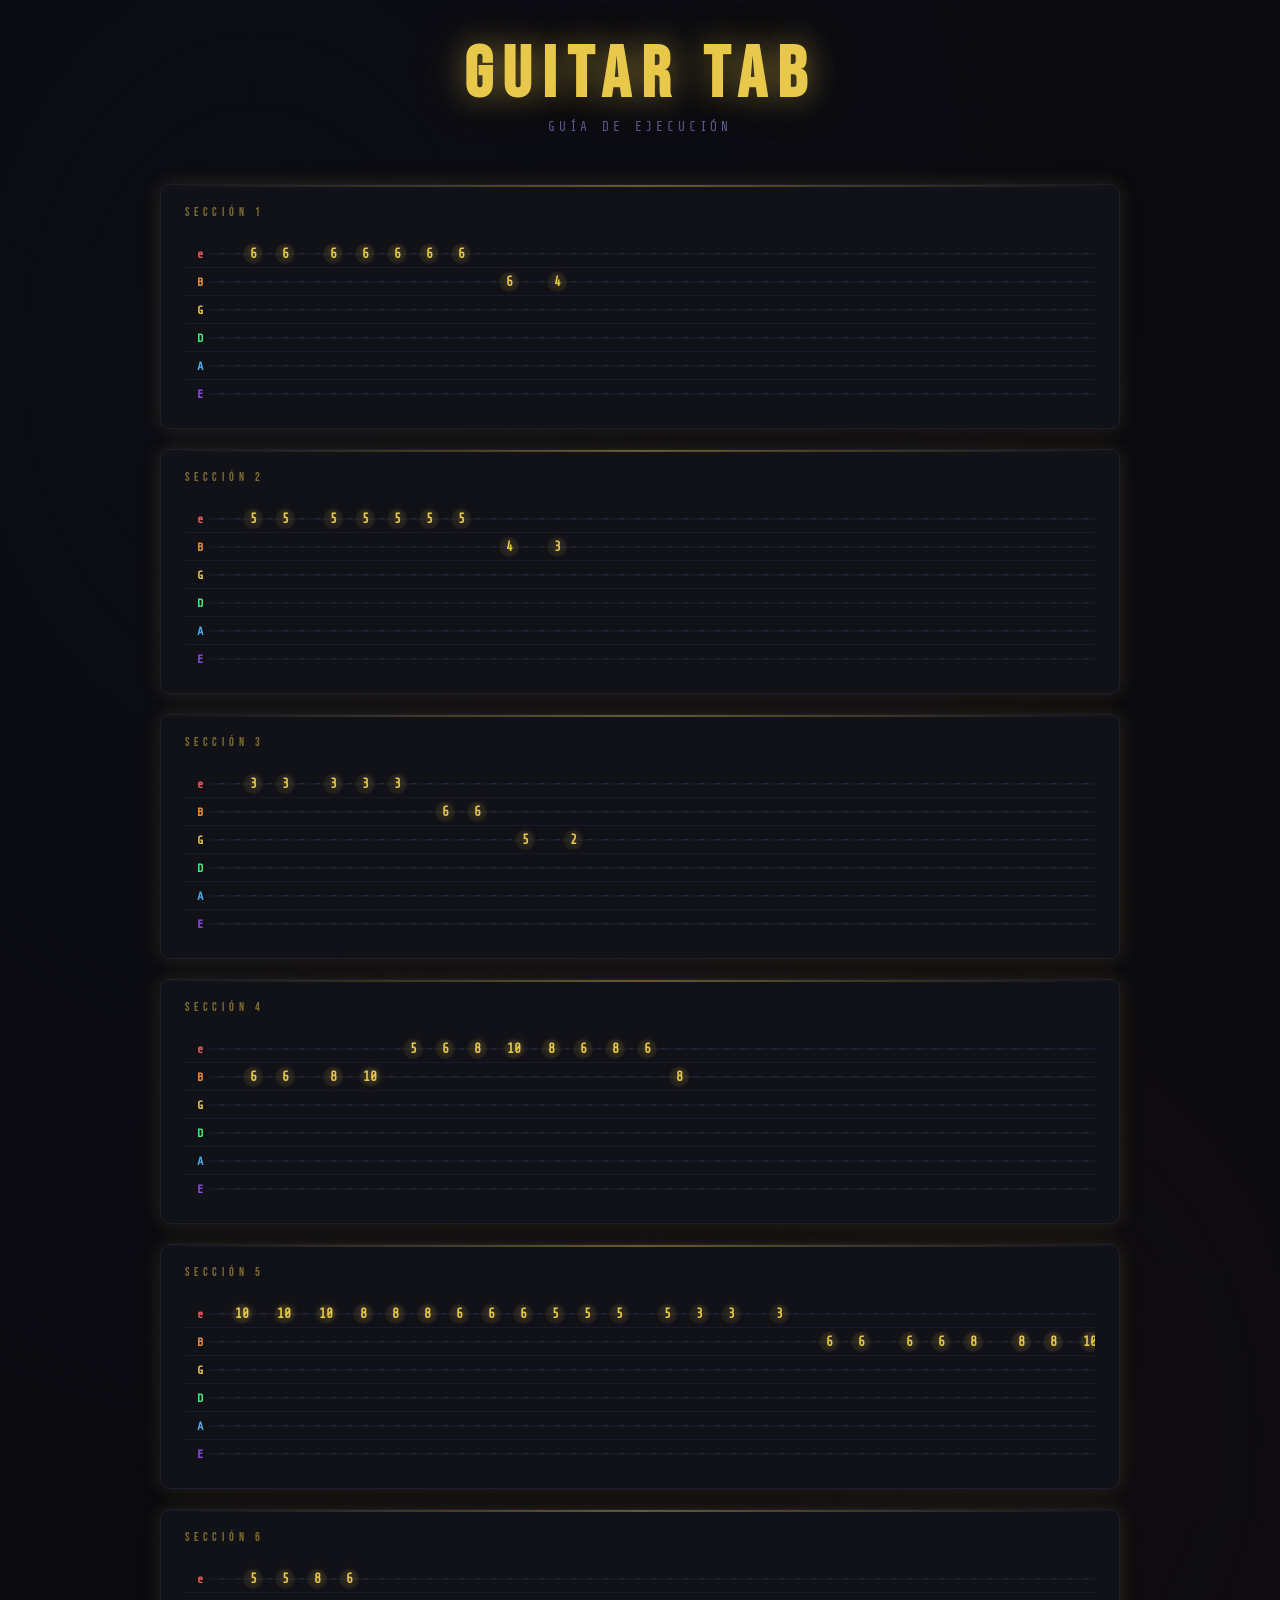
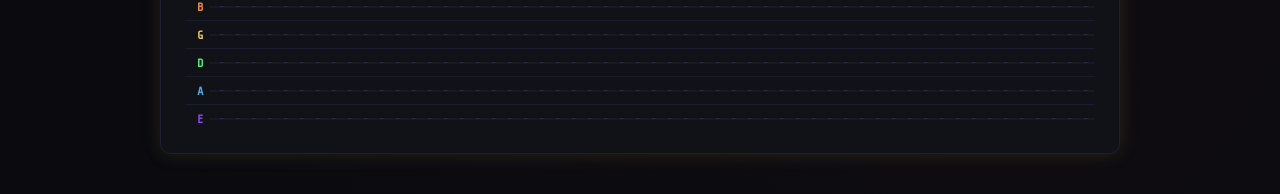
==== index.html @ 19f4443d "tablatura mi fortaleza" ====
<!DOCTYPE html>
<html lang="es">
<head>
<meta charset="UTF-8">
<meta name="viewport" content="width=device-width, initial-scale=1.0">
<title>Tablatura Guitarra</title>
<link href="https://fonts.googleapis.com/css2?family=Share+Tech+Mono&family=Bebas+Neue&display=swap" rel="stylesheet">
<style>
  :root {
    --bg: #0a0a0f;
    --panel: #111118;
    --border: #1e1e2e;
    --string: #2a2a3e;
    --string-line: #3a3a5e;
    --fret-num: #e8c84a;
    --fret-highlight: #e8c84a;
    --label: #5a5a8a;
    --label-e: #e85a5a;
    --label-b: #e88a3a;
    --label-g: #e8c84a;
    --label-d: #4ae87a;
    --label-a: #4aaae8;
    --label-E: #8a4ae8;
    --glow: 0 0 8px #e8c84a88;
    --section-glow: 0 0 20px #e8c84a22;
  }

  * { box-sizing: border-box; margin: 0; padding: 0; }

  body {
    background: var(--bg);
    color: #ccc;
    font-family: 'Share Tech Mono', monospace;
    min-height: 100vh;
    padding: 40px 20px;
    background-image:
      radial-gradient(ellipse at 20% 20%, #1a1a3a22 0%, transparent 60%),
      radial-gradient(ellipse at 80% 80%, #2a1a1a22 0%, transparent 60%);
  }

  header {
    text-align: center;
    margin-bottom: 50px;
  }

  header h1 {
    font-family: 'Bebas Neue', sans-serif;
    font-size: clamp(2.5rem, 6vw, 4.5rem);
    letter-spacing: 0.15em;
    color: var(--fret-num);
    text-shadow: 0 0 30px #e8c84a66, 0 0 60px #e8c84a33;
    line-height: 1;
  }

  header p {
    color: var(--label);
    font-size: 0.8rem;
    letter-spacing: 0.3em;
    margin-top: 8px;
  }

  .sections-grid {
    display: flex;
    flex-direction: column;
    gap: 20px; /* más compacto entre secciones */
    max-width: 960px;
    margin: 0 auto;
  }

  .section {
    background: var(--panel);
    border: 1px solid var(--border);
    border-radius: 10px;
    padding: 20px 24px; /* ligeramente más pequeño */
    box-shadow: var(--section-glow);
    position: relative;
    overflow: hidden;
    transition: box-shadow 0.3s ease;
  }

  .section::before {
    content: '';
    position: absolute;
    top: 0; left: 0; right: 0;
    height: 2px;
    background: linear-gradient(90deg, transparent, var(--fret-num), transparent);
    opacity: 0.4;
  }

  .section:hover {
    box-shadow: 0 0 30px #e8c84a33;
  }

  .section-label {
    font-family: 'Bebas Neue', sans-serif;
    font-size: 0.75rem;
    letter-spacing: 0.4em;
    color: var(--fret-num);
    opacity: 0.5;
    margin-bottom: 20px;
  }

  .tab-block {
    display: flex;
    flex-direction: column;
    gap: 0;
    width: 100%;
    overflow-x: auto; /* permite scroll en móviles si el contenido es ancho */
  }

  .string-row {
    display: flex;
    align-items: center;
    height: 28px;
    position: relative;
  }

  .string-row:not(:last-child) {
    border-bottom: 1px solid #1a1a2a;
  }

  .string-name {
    width: 24px;
    font-size: 0.75rem;
    font-weight: bold;
    text-align: right;
    padding-right: 6px;
    flex-shrink: 0;
    letter-spacing: 0;
  }

  .string-name.e-high  { color: var(--label-e); }
  .string-name.B       { color: var(--label-b); }
  .string-name.G       { color: var(--label-g); }
  .string-name.D       { color: var(--label-d); }
  .string-name.A       { color: var(--label-a); }
  .string-name.E-low   { color: var(--label-E); }

  .string-line-wrap {
    flex: 1;
    position: relative;
    height: 100%;
    display: flex;
    align-items: center;
  }

  .string-line-bg {
    position: absolute;
    top: 50%;
    left: 0; right: 0;
    height: 1px;
    background: var(--string-line);
    transform: translateY(-50%);
    opacity: 0.4;
  }

  .tab-content {
    position: relative;
    z-index: 1;
    display: flex;
    align-items: center;
    gap: 0;
    padding: 0 4px;
    white-space: nowrap;
  }

  .tab-char {
    display: inline-block;
    width: 16px;
    text-align: center;
    font-size: 0.82rem;
    line-height: 28px;
    color: #44445a;
  }

  .tab-char.dash { color: #2a2a42; }

  .tab-char.note {
    color: var(--fret-num);
    font-weight: bold;
    text-shadow: var(--glow);
    position: relative;
  }

  .tab-char.note::after {
    content: '';
    position: absolute;
    top: 50%; left: 50%;
    transform: translate(-50%, -50%);
    width: 20px; height: 20px;
    border-radius: 50%;
    background: #e8c84a11;
  }

  .sep {
    height: 1px;
    background: linear-gradient(90deg, transparent, var(--border), transparent);
    margin: 8px 0;
  }

  /* Part divider between two tab halves in same section */
  .inner-gap { height: 16px; }

  @media (max-width: 600px) {
    body { padding: 20px 10px; }
    header h1 { font-size: clamp(2rem, 8vw, 3rem); }
    .sections-grid { gap: 15px; }
    .section { padding: 12px 8px; }
    .section-label { font-size: 0.65rem; margin-bottom: 12px; }
    .string-row { height: 24px; }
    .tab-char { width: 10px; font-size: 0.65rem; }
    .string-name { width: 14px; font-size: 0.6rem; padding-right: 4px; }
  }
</style>
</head>
<body>

<header>
  <h1>GUITAR TAB</h1>
  <p>GUÍA DE EJECUCIÓN</p>
</header>

<div class="sections-grid">

  <!-- SECTION 1 -->
  <div class="section">
    <div class="section-label">SECCIÓN 1</div>
    <div class="tab-block" id="sec1"></div>
  </div>

  <!-- SECTION 2 -->
  <div class="section">
    <div class="section-label">SECCIÓN 2</div>
    <div class="tab-block" id="sec2"></div>
  </div>

  <!-- SECTION 3 -->
  <div class="section">
    <div class="section-label">SECCIÓN 3</div>
    <div class="tab-block" id="sec3"></div>
  </div>

  <!-- SECTION 4 -->
  <div class="section">
    <div class="section-label">SECCIÓN 4</div>
    <div class="tab-block" id="sec4"></div>
  </div>
  
  <!-- SECTION 5 -->
  <div class="section">
    <div class="section-label">SECCIÓN 5</div>
    <div class="tab-block" id="sec5"></div>
  </div>

</div>

<script>
const sections = {
  sec1: [
    { name: 'e', cls: 'e-high', content: '--6-6--6-6-6-6-6-------------------------------------------' },
    { name: 'B', cls: 'B',      content: '------------------6--4-------------------------------------' },
    { name: 'G', cls: 'G',      content: '-----------------------------------------------------------' },
    { name: 'D', cls: 'D',      content: '-----------------------------------------------------------' },
    { name: 'A', cls: 'A',      content: '-----------------------------------------------------------' },
    { name: 'E', cls: 'E-low',  content: '-----------------------------------------------------------' },
  ],
  sec2: [
    { name: 'e', cls: 'e-high', content: '--5-5--5-5-5-5-5-------------------------------------------' },
    { name: 'B', cls: 'B',      content: '------------------4--3-------------------------------------' },
    { name: 'G', cls: 'G',      content: '-----------------------------------------------------------' },
    { name: 'D', cls: 'D',      content: '-----------------------------------------------------------' },
    { name: 'A', cls: 'A',      content: '-----------------------------------------------------------' },
    { name: 'E', cls: 'E-low',  content: '-----------------------------------------------------------' },
  ],
  sec3: [
    { name: 'e', cls: 'e-high', content: '--3-3--3-3-3-----------------------------------------------' },
    { name: 'B', cls: 'B',      content: '--------------6-6------------------------------------------' },
    { name: 'G', cls: 'G',      content: '-------------------5--2------------------------------------' },
    { name: 'D', cls: 'D',      content: '-----------------------------------------------------------' },
    { name: 'A', cls: 'A',      content: '-----------------------------------------------------------' },
    { name: 'E', cls: 'E-low',  content: '-----------------------------------------------------------' },
  ],
  sec4: [
    { name: 'e', cls: 'e-high', content: '------------5-6-8-10-8-6-8-6-------------------------------' },
    { name: 'B', cls: 'B',      content: '--6-6--8-10------------------8-----------------------------' },
    { name: 'G', cls: 'G',      content: '-----------------------------------------------------------' },
    { name: 'D', cls: 'D',      content: '-----------------------------------------------------------' },
    { name: 'A', cls: 'A',      content: '-----------------------------------------------------------' },
    { name: 'E', cls: 'E-low',  content: '-----------------------------------------------------------' },
  ],
  sec5: [
    { name: 'e', cls: 'e-high', content: '-10-10-10-8-8-8-6-6-6-5-5-5--5-3-3--3---------------------' },
    { name: 'B', cls: 'B',      content: '--------------------------------------6-6--6-6-8--8-8-10--' },
    { name: 'G', cls: 'G',      content: '-----------------------------------------------------------' },
    { name: 'D', cls: 'D',      content: '-----------------------------------------------------------' },
    { name: 'A', cls: 'A',      content: '-----------------------------------------------------------' },
    { name: 'E', cls: 'E-low',  content: '-----------------------------------------------------------' },
  ],
};

// There's also a closing riff - adding as section 5
const section5Data = [
  { name: 'e', cls: 'e-high', content: '--5-5-8-6--------------------------------------------------' },
  { name: 'B', cls: 'B',      content: '-----------------------------------------------------------' },
  { name: 'G', cls: 'G',      content: '-----------------------------------------------------------' },
  { name: 'D', cls: 'D',      content: '-----------------------------------------------------------' },
  { name: 'A', cls: 'A',      content: '-----------------------------------------------------------' },
  { name: 'E', cls: 'E-low',  content: '-----------------------------------------------------------' },
];

// Create section 5 element
const grid = document.querySelector('.sections-grid');
const sec5div = document.createElement('div');
sec5div.className = 'section';
sec5div.innerHTML = '<div class="section-label">SECCIÓN 6</div><div class="tab-block" id="sec6"></div>';
grid.appendChild(sec5div);

function renderTab(containerId, strings) {
  const el = document.getElementById(containerId);
  if (!el) return;

  strings.forEach(str => {
    const row = document.createElement('div');
    row.className = 'string-row';

    const nameEl = document.createElement('div');
    nameEl.className = `string-name ${str.cls}`;
    nameEl.textContent = str.name;
    row.appendChild(nameEl);

    const wrap = document.createElement('div');
    wrap.className = 'string-line-wrap';

    const lineBg = document.createElement('div');
    lineBg.className = 'string-line-bg';
    wrap.appendChild(lineBg);

    const content = document.createElement('div');
    content.className = 'tab-content';

    // Tokenize: numbers can be multi-digit
    const tokens = [];
    let i = 0;
    const s = str.content;
    while (i < s.length) {
      if (s[i] >= '0' && s[i] <= '9') {
        let num = '';
        while (i < s.length && s[i] >= '0' && s[i] <= '9') {
          num += s[i++];
        }
        tokens.push({ type: 'note', val: num });
      } else {
        tokens.push({ type: 'dash', val: s[i] });
        i++;
      }
    }

    tokens.forEach(tok => {
      const span = document.createElement('span');
      if (tok.type === 'note') {
        span.className = 'tab-char note';
        // wider for 2-digit
        if (tok.val.length > 1) span.style.width = (tok.val.length * 10 + 6) + 'px';
      } else {
        span.className = 'tab-char dash';
      }
      span.textContent = tok.val;
      content.appendChild(span);
    });

    wrap.appendChild(content);
    row.appendChild(wrap);
    el.appendChild(row);
  });
}

// Render all sections
Object.entries(sections).forEach(([id, data]) => renderTab(id, data));
renderTab('sec6', section5Data);
</script>
</body>
</html>
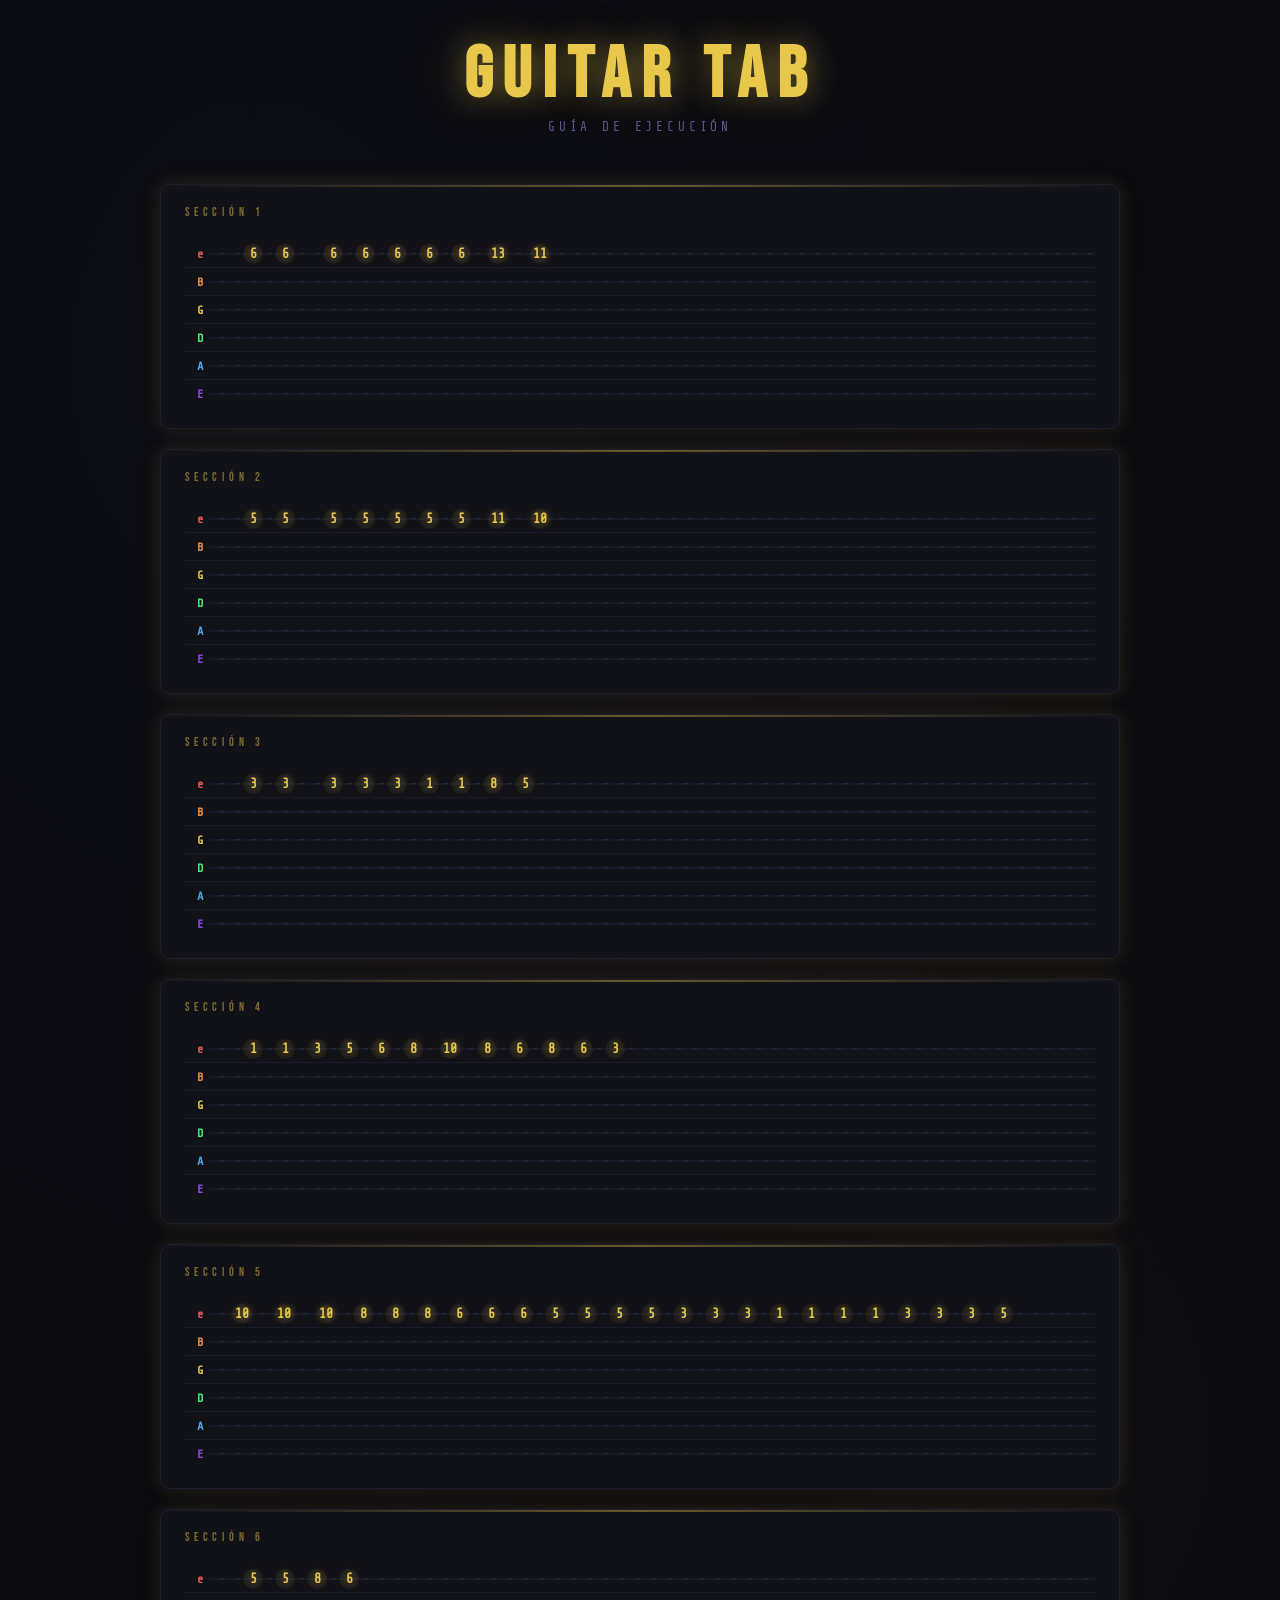
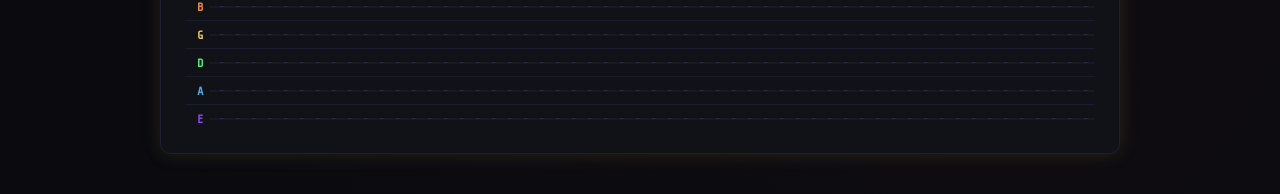
==== commit 08a2c06d: "Notas arregladas" ====
--- a/index.html
+++ b/index.html
@@ -257,40 +257,40 @@
 <script>
 const sections = {
   sec1: [
-    { name: 'e', cls: 'e-high', content: '--6-6--6-6-6-6-6-------------------------------------------' },
-    { name: 'B', cls: 'B',      content: '------------------6--4-------------------------------------' },
+    { name: 'e', cls: 'e-high', content: '--6-6--6-6-6-6-6-13-11-------------------------------------' },
+    { name: 'B', cls: 'B',      content: '-----------------------------------------------------------' },
     { name: 'G', cls: 'G',      content: '-----------------------------------------------------------' },
     { name: 'D', cls: 'D',      content: '-----------------------------------------------------------' },
     { name: 'A', cls: 'A',      content: '-----------------------------------------------------------' },
     { name: 'E', cls: 'E-low',  content: '-----------------------------------------------------------' },
   ],
   sec2: [
-    { name: 'e', cls: 'e-high', content: '--5-5--5-5-5-5-5-------------------------------------------' },
-    { name: 'B', cls: 'B',      content: '------------------4--3-------------------------------------' },
+    { name: 'e', cls: 'e-high', content: '--5-5--5-5-5-5-5-11-10-------------------------------------' },
+    { name: 'B', cls: 'B',      content: '-----------------------------------------------------------' },
     { name: 'G', cls: 'G',      content: '-----------------------------------------------------------' },
     { name: 'D', cls: 'D',      content: '-----------------------------------------------------------' },
     { name: 'A', cls: 'A',      content: '-----------------------------------------------------------' },
     { name: 'E', cls: 'E-low',  content: '-----------------------------------------------------------' },
   ],
   sec3: [
-    { name: 'e', cls: 'e-high', content: '--3-3--3-3-3-----------------------------------------------' },
-    { name: 'B', cls: 'B',      content: '--------------6-6------------------------------------------' },
-    { name: 'G', cls: 'G',      content: '-------------------5--2------------------------------------' },
+    { name: 'e', cls: 'e-high', content: '--3-3--3-3-3-1-1-8-5---------------------------------------' },
+    { name: 'B', cls: 'B',      content: '-----------------------------------------------------------' },
+    { name: 'G', cls: 'G',      content: '-----------------------------------------------------------' },
     { name: 'D', cls: 'D',      content: '-----------------------------------------------------------' },
     { name: 'A', cls: 'A',      content: '-----------------------------------------------------------' },
     { name: 'E', cls: 'E-low',  content: '-----------------------------------------------------------' },
   ],
   sec4: [
-    { name: 'e', cls: 'e-high', content: '------------5-6-8-10-8-6-8-6-------------------------------' },
-    { name: 'B', cls: 'B',      content: '--6-6--8-10------------------8-----------------------------' },
+    { name: 'e', cls: 'e-high', content: '--1-1-3-5-6-8-10-8-6-8-6-3---------------------------------' },
+    { name: 'B', cls: 'B',      content: '-----------------------------------------------------------' },
     { name: 'G', cls: 'G',      content: '-----------------------------------------------------------' },
     { name: 'D', cls: 'D',      content: '-----------------------------------------------------------' },
     { name: 'A', cls: 'A',      content: '-----------------------------------------------------------' },
     { name: 'E', cls: 'E-low',  content: '-----------------------------------------------------------' },
   ],
   sec5: [
-    { name: 'e', cls: 'e-high', content: '-10-10-10-8-8-8-6-6-6-5-5-5--5-3-3--3---------------------' },
-    { name: 'B', cls: 'B',      content: '--------------------------------------6-6--6-6-8--8-8-10--' },
+    { name: 'e', cls: 'e-high', content: '-10-10-10-8-8-8-6-6-6-5-5-5-5-3-3-3-1-1-1-1-3-3-3-5-----' },
+    { name: 'B', cls: 'B',      content: '-----------------------------------------------------------' },
     { name: 'G', cls: 'G',      content: '-----------------------------------------------------------' },
     { name: 'D', cls: 'D',      content: '-----------------------------------------------------------' },
     { name: 'A', cls: 'A',      content: '-----------------------------------------------------------' },
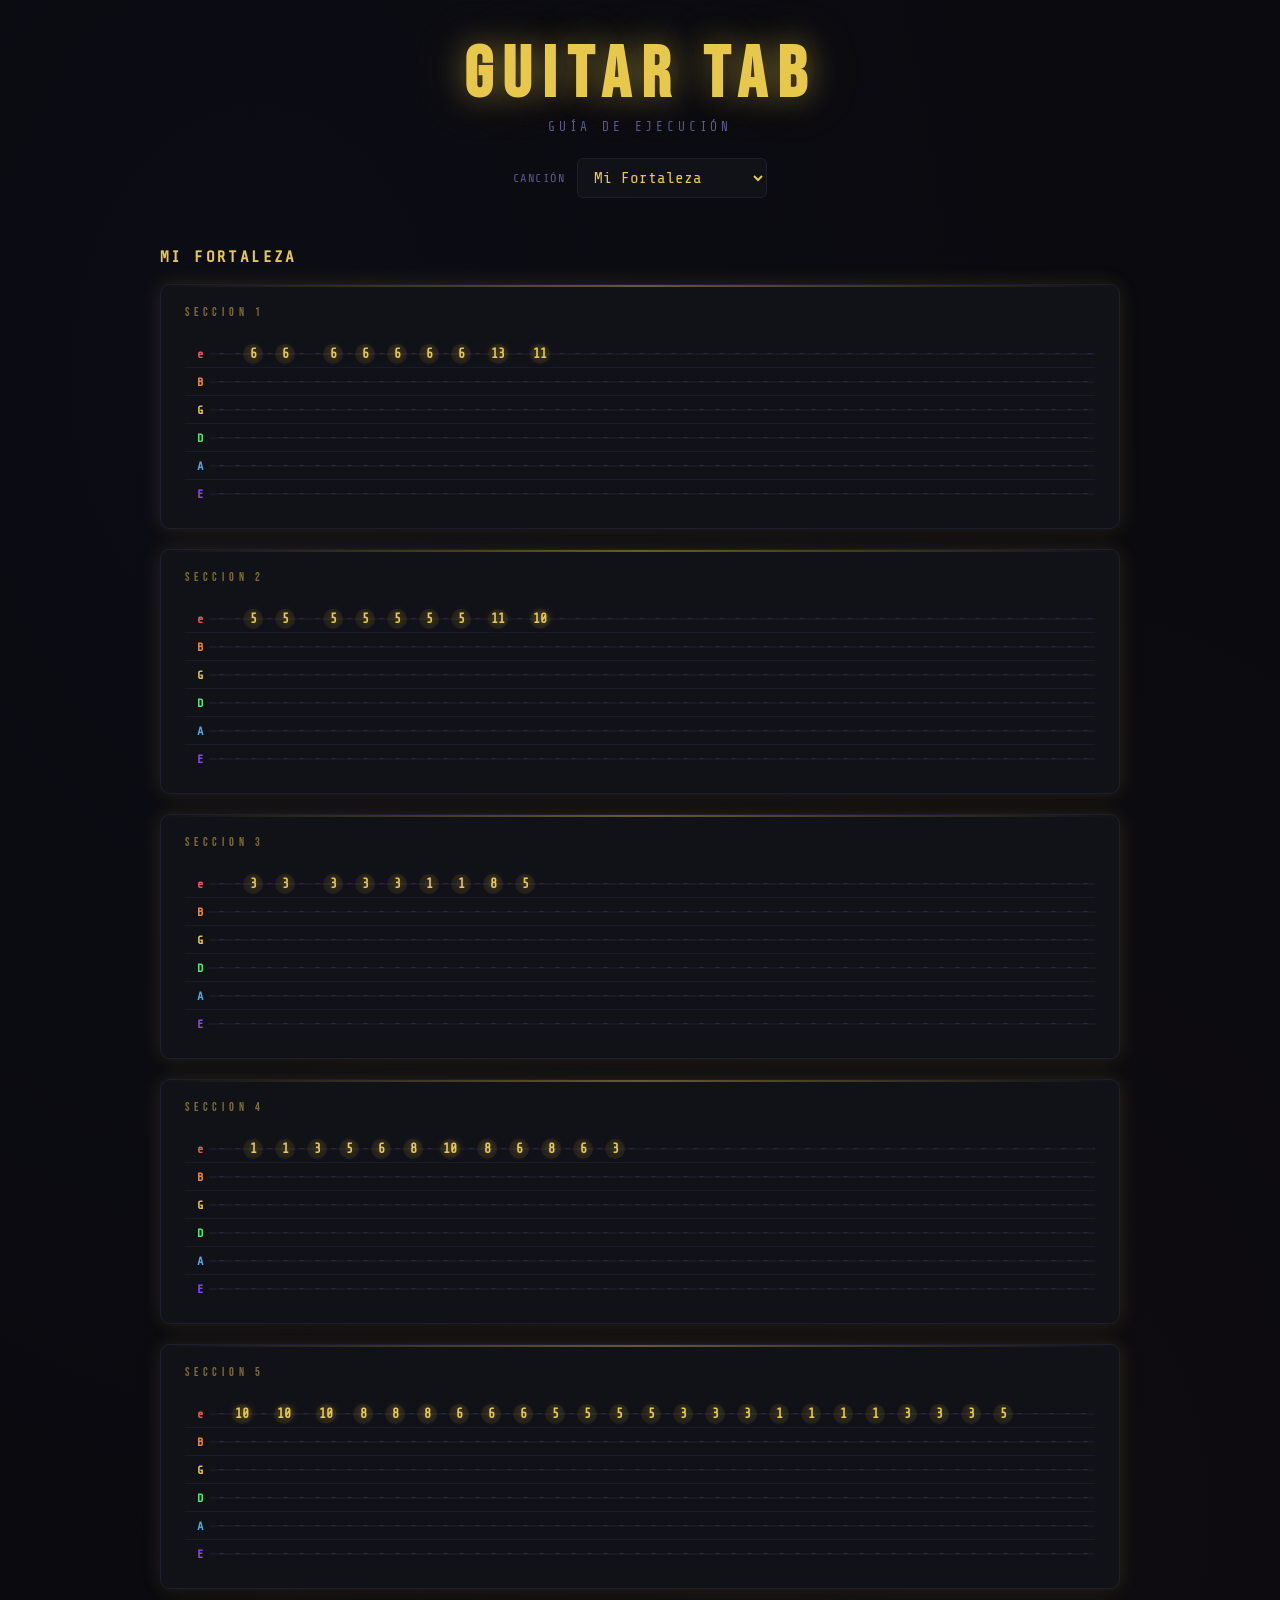
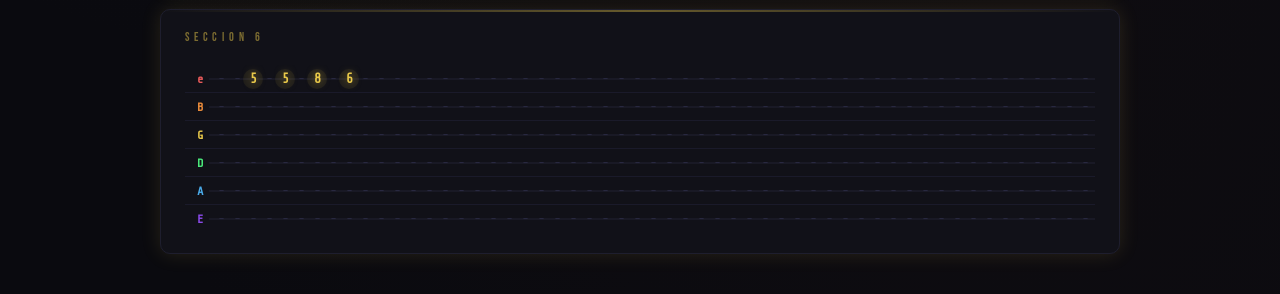
==== commit 4353448c: "Amigo de Dios" ====
--- a/index.html
+++ b/index.html
@@ -1,382 +1,27 @@
 <!DOCTYPE html>
 <html lang="es">
 <head>
-<meta charset="UTF-8">
-<meta name="viewport" content="width=device-width, initial-scale=1.0">
-<title>Tablatura Guitarra</title>
-<link href="https://fonts.googleapis.com/css2?family=Share+Tech+Mono&family=Bebas+Neue&display=swap" rel="stylesheet">
-<style>
-  :root {
-    --bg: #0a0a0f;
-    --panel: #111118;
-    --border: #1e1e2e;
-    --string: #2a2a3e;
-    --string-line: #3a3a5e;
-    --fret-num: #e8c84a;
-    --fret-highlight: #e8c84a;
-    --label: #5a5a8a;
-    --label-e: #e85a5a;
-    --label-b: #e88a3a;
-    --label-g: #e8c84a;
-    --label-d: #4ae87a;
-    --label-a: #4aaae8;
-    --label-E: #8a4ae8;
-    --glow: 0 0 8px #e8c84a88;
-    --section-glow: 0 0 20px #e8c84a22;
-  }
-
-  * { box-sizing: border-box; margin: 0; padding: 0; }
-
-  body {
-    background: var(--bg);
-    color: #ccc;
-    font-family: 'Share Tech Mono', monospace;
-    min-height: 100vh;
-    padding: 40px 20px;
-    background-image:
-      radial-gradient(ellipse at 20% 20%, #1a1a3a22 0%, transparent 60%),
-      radial-gradient(ellipse at 80% 80%, #2a1a1a22 0%, transparent 60%);
-  }
-
-  header {
-    text-align: center;
-    margin-bottom: 50px;
-  }
-
-  header h1 {
-    font-family: 'Bebas Neue', sans-serif;
-    font-size: clamp(2.5rem, 6vw, 4.5rem);
-    letter-spacing: 0.15em;
-    color: var(--fret-num);
-    text-shadow: 0 0 30px #e8c84a66, 0 0 60px #e8c84a33;
-    line-height: 1;
-  }
-
-  header p {
-    color: var(--label);
-    font-size: 0.8rem;
-    letter-spacing: 0.3em;
-    margin-top: 8px;
-  }
-
-  .sections-grid {
-    display: flex;
-    flex-direction: column;
-    gap: 20px; /* más compacto entre secciones */
-    max-width: 960px;
-    margin: 0 auto;
-  }
-
-  .section {
-    background: var(--panel);
-    border: 1px solid var(--border);
-    border-radius: 10px;
-    padding: 20px 24px; /* ligeramente más pequeño */
-    box-shadow: var(--section-glow);
-    position: relative;
-    overflow: hidden;
-    transition: box-shadow 0.3s ease;
-  }
-
-  .section::before {
-    content: '';
-    position: absolute;
-    top: 0; left: 0; right: 0;
-    height: 2px;
-    background: linear-gradient(90deg, transparent, var(--fret-num), transparent);
-    opacity: 0.4;
-  }
-
-  .section:hover {
-    box-shadow: 0 0 30px #e8c84a33;
-  }
-
-  .section-label {
-    font-family: 'Bebas Neue', sans-serif;
-    font-size: 0.75rem;
-    letter-spacing: 0.4em;
-    color: var(--fret-num);
-    opacity: 0.5;
-    margin-bottom: 20px;
-  }
-
-  .tab-block {
-    display: flex;
-    flex-direction: column;
-    gap: 0;
-    width: 100%;
-    overflow-x: auto; /* permite scroll en móviles si el contenido es ancho */
-  }
-
-  .string-row {
-    display: flex;
-    align-items: center;
-    height: 28px;
-    position: relative;
-  }
-
-  .string-row:not(:last-child) {
-    border-bottom: 1px solid #1a1a2a;
-  }
-
-  .string-name {
-    width: 24px;
-    font-size: 0.75rem;
-    font-weight: bold;
-    text-align: right;
-    padding-right: 6px;
-    flex-shrink: 0;
-    letter-spacing: 0;
-  }
-
-  .string-name.e-high  { color: var(--label-e); }
-  .string-name.B       { color: var(--label-b); }
-  .string-name.G       { color: var(--label-g); }
-  .string-name.D       { color: var(--label-d); }
-  .string-name.A       { color: var(--label-a); }
-  .string-name.E-low   { color: var(--label-E); }
-
-  .string-line-wrap {
-    flex: 1;
-    position: relative;
-    height: 100%;
-    display: flex;
-    align-items: center;
-  }
-
-  .string-line-bg {
-    position: absolute;
-    top: 50%;
-    left: 0; right: 0;
-    height: 1px;
-    background: var(--string-line);
-    transform: translateY(-50%);
-    opacity: 0.4;
-  }
-
-  .tab-content {
-    position: relative;
-    z-index: 1;
-    display: flex;
-    align-items: center;
-    gap: 0;
-    padding: 0 4px;
-    white-space: nowrap;
-  }
-
-  .tab-char {
-    display: inline-block;
-    width: 16px;
-    text-align: center;
-    font-size: 0.82rem;
-    line-height: 28px;
-    color: #44445a;
-  }
-
-  .tab-char.dash { color: #2a2a42; }
-
-  .tab-char.note {
-    color: var(--fret-num);
-    font-weight: bold;
-    text-shadow: var(--glow);
-    position: relative;
-  }
-
-  .tab-char.note::after {
-    content: '';
-    position: absolute;
-    top: 50%; left: 50%;
-    transform: translate(-50%, -50%);
-    width: 20px; height: 20px;
-    border-radius: 50%;
-    background: #e8c84a11;
-  }
-
-  .sep {
-    height: 1px;
-    background: linear-gradient(90deg, transparent, var(--border), transparent);
-    margin: 8px 0;
-  }
-
-  /* Part divider between two tab halves in same section */
-  .inner-gap { height: 16px; }
-
-  @media (max-width: 600px) {
-    body { padding: 20px 10px; }
-    header h1 { font-size: clamp(2rem, 8vw, 3rem); }
-    .sections-grid { gap: 15px; }
-    .section { padding: 12px 8px; }
-    .section-label { font-size: 0.65rem; margin-bottom: 12px; }
-    .string-row { height: 24px; }
-    .tab-char { width: 10px; font-size: 0.65rem; }
-    .string-name { width: 14px; font-size: 0.6rem; padding-right: 4px; }
-  }
-</style>
+  <meta charset="UTF-8">
+  <meta name="viewport" content="width=device-width, initial-scale=1.0">
+  <title>Tablatura Guitarra</title>
+  <link href="https://fonts.googleapis.com/css2?family=Share+Tech+Mono&family=Bebas+Neue&display=swap" rel="stylesheet">
+  <link rel="stylesheet" href="css/styles.css">
 </head>
 <body>
+  <header>
+    <h1>GUITAR TAB</h1>
+    <p>GUÍA DE EJECUCIÓN</p>
+    <div class="song-controls">
+      <label for="song-select">CANCIÓN</label>
+      <select id="song-select" class="song-select"></select>
+    </div>
+  </header>
 
-<header>
-  <h1>GUITAR TAB</h1>
-  <p>GUÍA DE EJECUCIÓN</p>
-</header>
+  <main>
+    <h2 id="song-title" class="song-title"></h2>
+    <div class="sections-grid"></div>
+  </main>
 
-<div class="sections-grid">
-
-  <!-- SECTION 1 -->
-  <div class="section">
-    <div class="section-label">SECCIÓN 1</div>
-    <div class="tab-block" id="sec1"></div>
-  </div>
-
-  <!-- SECTION 2 -->
-  <div class="section">
-    <div class="section-label">SECCIÓN 2</div>
-    <div class="tab-block" id="sec2"></div>
-  </div>
-
-  <!-- SECTION 3 -->
-  <div class="section">
-    <div class="section-label">SECCIÓN 3</div>
-    <div class="tab-block" id="sec3"></div>
-  </div>
-
-  <!-- SECTION 4 -->
-  <div class="section">
-    <div class="section-label">SECCIÓN 4</div>
-    <div class="tab-block" id="sec4"></div>
-  </div>
-  
-  <!-- SECTION 5 -->
-  <div class="section">
-    <div class="section-label">SECCIÓN 5</div>
-    <div class="tab-block" id="sec5"></div>
-  </div>
-
-</div>
-
-<script>
-const sections = {
-  sec1: [
-    { name: 'e', cls: 'e-high', content: '--6-6--6-6-6-6-6-13-11-------------------------------------' },
-    { name: 'B', cls: 'B',      content: '-----------------------------------------------------------' },
-    { name: 'G', cls: 'G',      content: '-----------------------------------------------------------' },
-    { name: 'D', cls: 'D',      content: '-----------------------------------------------------------' },
-    { name: 'A', cls: 'A',      content: '-----------------------------------------------------------' },
-    { name: 'E', cls: 'E-low',  content: '-----------------------------------------------------------' },
-  ],
-  sec2: [
-    { name: 'e', cls: 'e-high', content: '--5-5--5-5-5-5-5-11-10-------------------------------------' },
-    { name: 'B', cls: 'B',      content: '-----------------------------------------------------------' },
-    { name: 'G', cls: 'G',      content: '-----------------------------------------------------------' },
-    { name: 'D', cls: 'D',      content: '-----------------------------------------------------------' },
-    { name: 'A', cls: 'A',      content: '-----------------------------------------------------------' },
-    { name: 'E', cls: 'E-low',  content: '-----------------------------------------------------------' },
-  ],
-  sec3: [
-    { name: 'e', cls: 'e-high', content: '--3-3--3-3-3-1-1-8-5---------------------------------------' },
-    { name: 'B', cls: 'B',      content: '-----------------------------------------------------------' },
-    { name: 'G', cls: 'G',      content: '-----------------------------------------------------------' },
-    { name: 'D', cls: 'D',      content: '-----------------------------------------------------------' },
-    { name: 'A', cls: 'A',      content: '-----------------------------------------------------------' },
-    { name: 'E', cls: 'E-low',  content: '-----------------------------------------------------------' },
-  ],
-  sec4: [
-    { name: 'e', cls: 'e-high', content: '--1-1-3-5-6-8-10-8-6-8-6-3---------------------------------' },
-    { name: 'B', cls: 'B',      content: '-----------------------------------------------------------' },
-    { name: 'G', cls: 'G',      content: '-----------------------------------------------------------' },
-    { name: 'D', cls: 'D',      content: '-----------------------------------------------------------' },
-    { name: 'A', cls: 'A',      content: '-----------------------------------------------------------' },
-    { name: 'E', cls: 'E-low',  content: '-----------------------------------------------------------' },
-  ],
-  sec5: [
-    { name: 'e', cls: 'e-high', content: '-10-10-10-8-8-8-6-6-6-5-5-5-5-3-3-3-1-1-1-1-3-3-3-5-----' },
-    { name: 'B', cls: 'B',      content: '-----------------------------------------------------------' },
-    { name: 'G', cls: 'G',      content: '-----------------------------------------------------------' },
-    { name: 'D', cls: 'D',      content: '-----------------------------------------------------------' },
-    { name: 'A', cls: 'A',      content: '-----------------------------------------------------------' },
-    { name: 'E', cls: 'E-low',  content: '-----------------------------------------------------------' },
-  ],
-};
-
-// There's also a closing riff - adding as section 5
-const section5Data = [
-  { name: 'e', cls: 'e-high', content: '--5-5-8-6--------------------------------------------------' },
-  { name: 'B', cls: 'B',      content: '-----------------------------------------------------------' },
-  { name: 'G', cls: 'G',      content: '-----------------------------------------------------------' },
-  { name: 'D', cls: 'D',      content: '-----------------------------------------------------------' },
-  { name: 'A', cls: 'A',      content: '-----------------------------------------------------------' },
-  { name: 'E', cls: 'E-low',  content: '-----------------------------------------------------------' },
-];
-
-// Create section 5 element
-const grid = document.querySelector('.sections-grid');
-const sec5div = document.createElement('div');
-sec5div.className = 'section';
-sec5div.innerHTML = '<div class="section-label">SECCIÓN 6</div><div class="tab-block" id="sec6"></div>';
-grid.appendChild(sec5div);
-
-function renderTab(containerId, strings) {
-  const el = document.getElementById(containerId);
-  if (!el) return;
-
-  strings.forEach(str => {
-    const row = document.createElement('div');
-    row.className = 'string-row';
-
-    const nameEl = document.createElement('div');
-    nameEl.className = `string-name ${str.cls}`;
-    nameEl.textContent = str.name;
-    row.appendChild(nameEl);
-
-    const wrap = document.createElement('div');
-    wrap.className = 'string-line-wrap';
-
-    const lineBg = document.createElement('div');
-    lineBg.className = 'string-line-bg';
-    wrap.appendChild(lineBg);
-
-    const content = document.createElement('div');
-    content.className = 'tab-content';
-
-    // Tokenize: numbers can be multi-digit
-    const tokens = [];
-    let i = 0;
-    const s = str.content;
-    while (i < s.length) {
-      if (s[i] >= '0' && s[i] <= '9') {
-        let num = '';
-        while (i < s.length && s[i] >= '0' && s[i] <= '9') {
-          num += s[i++];
-        }
-        tokens.push({ type: 'note', val: num });
-      } else {
-        tokens.push({ type: 'dash', val: s[i] });
-        i++;
-      }
-    }
-
-    tokens.forEach(tok => {
-      const span = document.createElement('span');
-      if (tok.type === 'note') {
-        span.className = 'tab-char note';
-        // wider for 2-digit
-        if (tok.val.length > 1) span.style.width = (tok.val.length * 10 + 6) + 'px';
-      } else {
-        span.className = 'tab-char dash';
-      }
-      span.textContent = tok.val;
-      content.appendChild(span);
-    });
-
-    wrap.appendChild(content);
-    row.appendChild(wrap);
-    el.appendChild(row);
-  });
-}
-
-// Render all sections
-Object.entries(sections).forEach(([id, data]) => renderTab(id, data));
-renderTab('sec6', section5Data);
-</script>
+  <script type="module" src="js/app.js"></script>
 </body>
 </html>
--- a/css/styles.css
+++ b/css/styles.css
@@ -0,0 +1,257 @@
+:root {
+  --bg: #0a0a0f;
+  --panel: #111118;
+  --border: #1e1e2e;
+  --string-line: #3a3a5e;
+  --fret-num: #e8c84a;
+  --label: #5a5a8a;
+  --label-e: #e85a5a;
+  --label-b: #e88a3a;
+  --label-g: #e8c84a;
+  --label-d: #4ae87a;
+  --label-a: #4aaae8;
+  --label-E: #8a4ae8;
+  --glow: 0 0 8px #e8c84a88;
+  --section-glow: 0 0 20px #e8c84a22;
+}
+
+* { box-sizing: border-box; margin: 0; padding: 0; }
+
+body {
+  background: var(--bg);
+  color: #ccc;
+  font-family: 'Share Tech Mono', monospace;
+  min-height: 100vh;
+  padding: 40px 20px;
+  background-image:
+    radial-gradient(ellipse at 20% 20%, #1a1a3a22 0%, transparent 60%),
+    radial-gradient(ellipse at 80% 80%, #2a1a1a22 0%, transparent 60%);
+}
+
+header {
+  text-align: center;
+  margin-bottom: 50px;
+}
+
+header h1 {
+  font-family: 'Bebas Neue', sans-serif;
+  font-size: clamp(2.5rem, 6vw, 4.5rem);
+  letter-spacing: 0.15em;
+  color: var(--fret-num);
+  text-shadow: 0 0 30px #e8c84a66, 0 0 60px #e8c84a33;
+  line-height: 1;
+}
+
+header p {
+  color: var(--label);
+  font-size: 0.8rem;
+  letter-spacing: 0.3em;
+  margin-top: 8px;
+}
+
+.song-controls {
+  display: flex;
+  justify-content: center;
+  align-items: center;
+  gap: 12px;
+  margin: 24px auto 0;
+  max-width: 360px;
+}
+
+.song-controls label {
+  color: var(--label);
+  font-size: 0.75rem;
+  letter-spacing: 0.12em;
+}
+
+.song-select {
+  min-width: 190px;
+  border: 1px solid var(--border);
+  border-radius: 6px;
+  padding: 9px 12px;
+  background: var(--panel);
+  color: var(--fret-num);
+  font: inherit;
+  cursor: pointer;
+}
+
+.song-select:focus-visible {
+  outline: 2px solid var(--fret-num);
+  outline-offset: 2px;
+}
+
+.song-title {
+  max-width: 960px;
+  margin: 0 auto 18px;
+  color: var(--fret-num);
+  font-size: 1rem;
+  letter-spacing: 0.15em;
+  text-transform: uppercase;
+}
+
+.sections-grid {
+  display: flex;
+  flex-direction: column;
+  gap: 20px;
+  max-width: 960px;
+  margin: 0 auto;
+}
+
+.section {
+  background: var(--panel);
+  border: 1px solid var(--border);
+  border-radius: 10px;
+  padding: 20px 24px;
+  box-shadow: var(--section-glow);
+  position: relative;
+  overflow: hidden;
+  transition: box-shadow 0.3s ease;
+}
+
+.section::before {
+  content: '';
+  position: absolute;
+  top: 0; left: 0; right: 0;
+  height: 2px;
+  background: linear-gradient(90deg, transparent, var(--fret-num), transparent);
+  opacity: 0.4;
+}
+
+.section:hover { box-shadow: 0 0 30px #e8c84a33; }
+
+.section-label {
+  font-family: 'Bebas Neue', sans-serif;
+  font-size: 0.75rem;
+  letter-spacing: 0.4em;
+  color: var(--fret-num);
+  opacity: 0.5;
+  margin-bottom: 20px;
+}
+
+.tab-block {
+  display: flex;
+  flex-direction: column;
+  gap: 0;
+  width: 100%;
+  overflow-x: auto;
+}
+
+.string-row {
+  display: flex;
+  align-items: center;
+  height: 28px;
+  position: relative;
+}
+
+.string-row:not(:last-child) { border-bottom: 1px solid #1a1a2a; }
+
+.string-name {
+  width: 24px;
+  font-size: 0.75rem;
+  font-weight: bold;
+  text-align: right;
+  padding-right: 6px;
+  flex-shrink: 0;
+  letter-spacing: 0;
+}
+
+.string-name.e-high { color: var(--label-e); }
+.string-name.B { color: var(--label-b); }
+.string-name.G { color: var(--label-g); }
+.string-name.D { color: var(--label-d); }
+.string-name.A { color: var(--label-a); }
+.string-name.E-low { color: var(--label-E); }
+
+.string-line-wrap {
+  flex: 1;
+  position: relative;
+  height: 100%;
+  display: flex;
+  align-items: center;
+}
+
+.string-line-bg {
+  position: absolute;
+  top: 50%;
+  left: 0; right: 0;
+  height: 1px;
+  background: var(--string-line);
+  transform: translateY(-50%);
+  opacity: 0.4;
+}
+
+.tab-content {
+  position: relative;
+  z-index: 1;
+  display: flex;
+  align-items: center;
+  gap: 0;
+  padding: 0 4px;
+  white-space: nowrap;
+}
+
+.tab-char {
+  display: inline-block;
+  width: 16px;
+  text-align: center;
+  font-size: 0.82rem;
+  line-height: 28px;
+  color: #44445a;
+}
+
+.tab-char.dash { color: #2a2a42; }
+
+.tab-char.note {
+  color: var(--fret-num);
+  font-weight: bold;
+  text-shadow: var(--glow);
+  position: relative;
+}
+
+.tab-char.note-name { width: 36px; }
+
+.tab-char.note::after {
+  content: '';
+  position: absolute;
+  top: 50%; left: 50%;
+  transform: translate(-50%, -50%);
+  width: 20px; height: 20px;
+  border-radius: 50%;
+  background: #e8c84a11;
+}
+
+.melody-block {
+  display: flex;
+  flex-direction: column;
+  gap: 12px;
+}
+
+.melody-line {
+  display: flex;
+  align-items: center;
+  min-height: 34px;
+  padding: 4px 0;
+  border-bottom: 1px solid #1a1a2a;
+  color: var(--fret-num);
+  font-size: 1rem;
+  letter-spacing: 0.04em;
+  white-space: nowrap;
+  overflow-x: auto;
+}
+
+.melody-line:last-child { border-bottom: 0; }
+
+@media (max-width: 600px) {
+  body { padding: 20px 10px; }
+  header h1 { font-size: clamp(2rem, 8vw, 3rem); }
+  .song-controls { align-items: stretch; flex-direction: column; }
+  .song-select { width: 100%; }
+  .sections-grid { gap: 15px; }
+  .section { padding: 12px 8px; }
+  .section-label { font-size: 0.65rem; margin-bottom: 12px; }
+  .string-row { height: 24px; }
+  .tab-char { width: 10px; font-size: 0.65rem; }
+  .tab-char.note-name { width: 28px; }
+  .string-name { width: 14px; font-size: 0.6rem; padding-right: 4px; }
+  .melody-line { font-size: 0.8rem; }
+}
